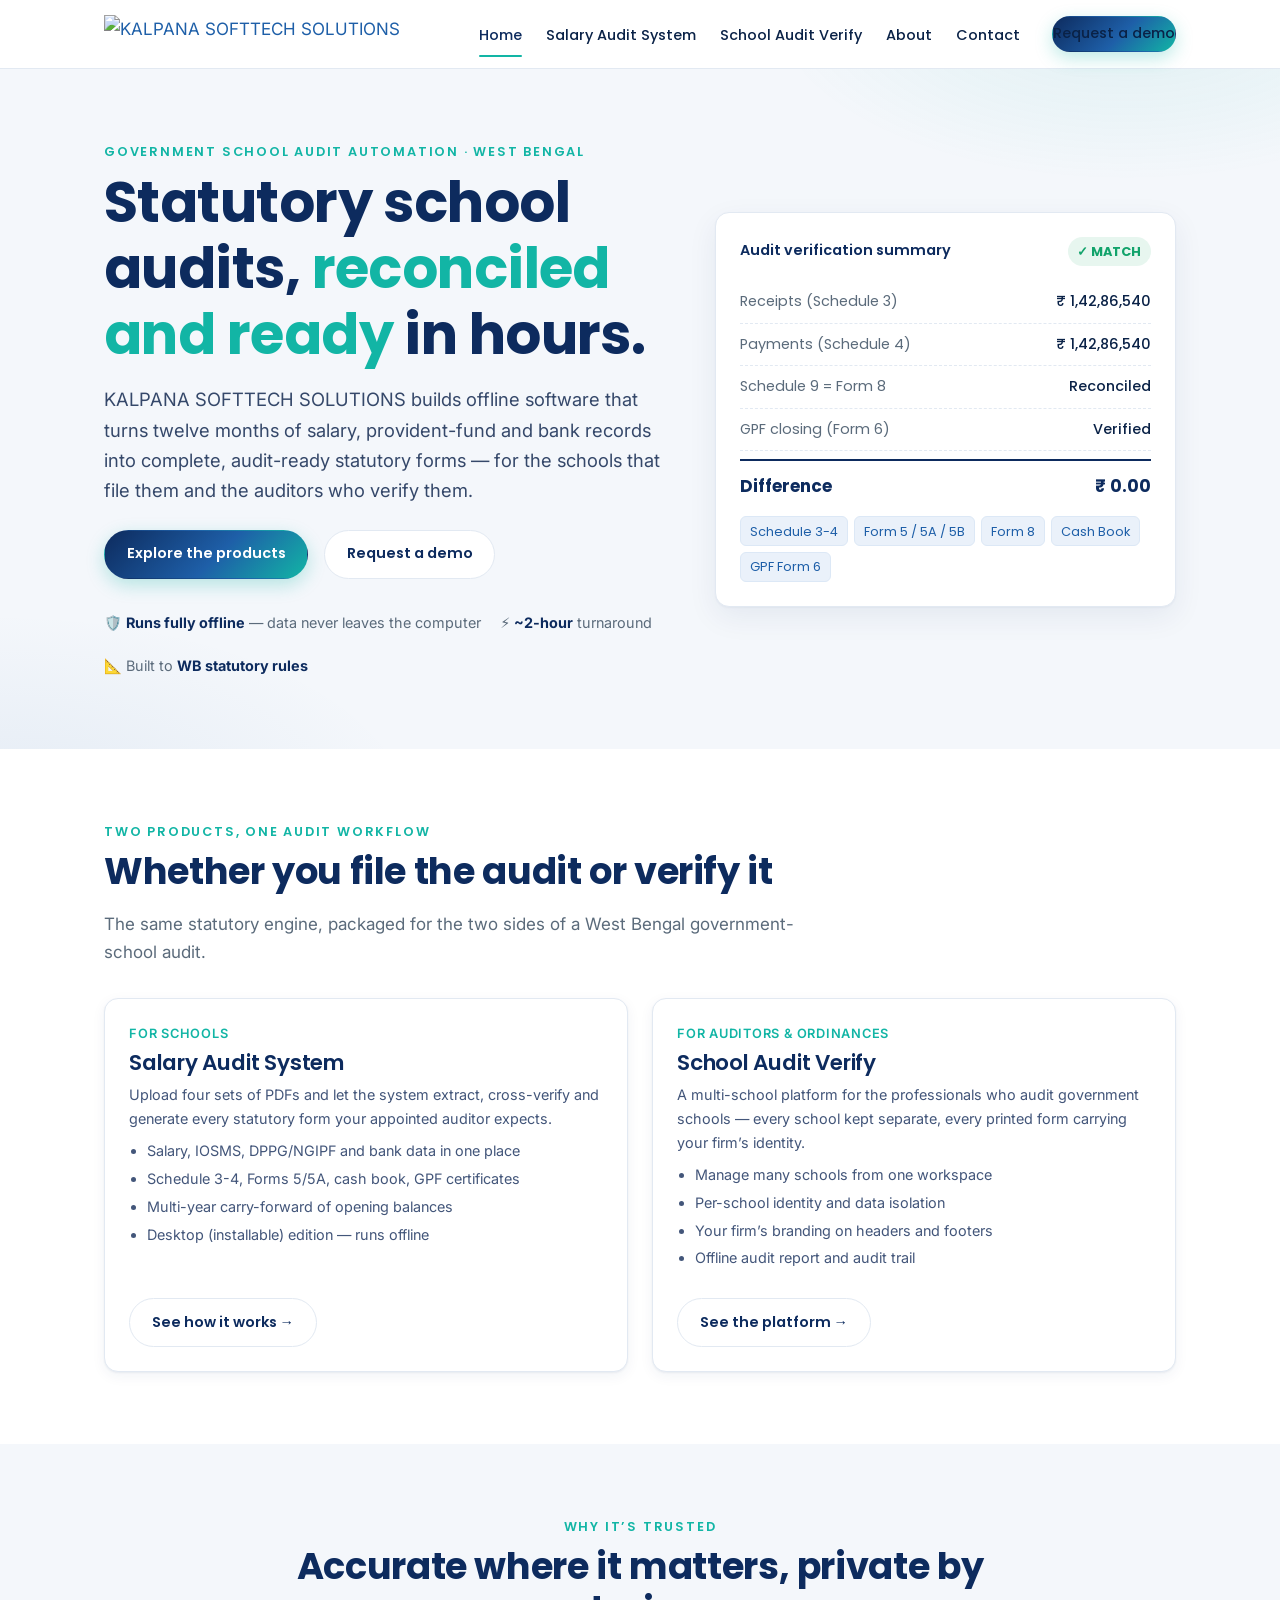
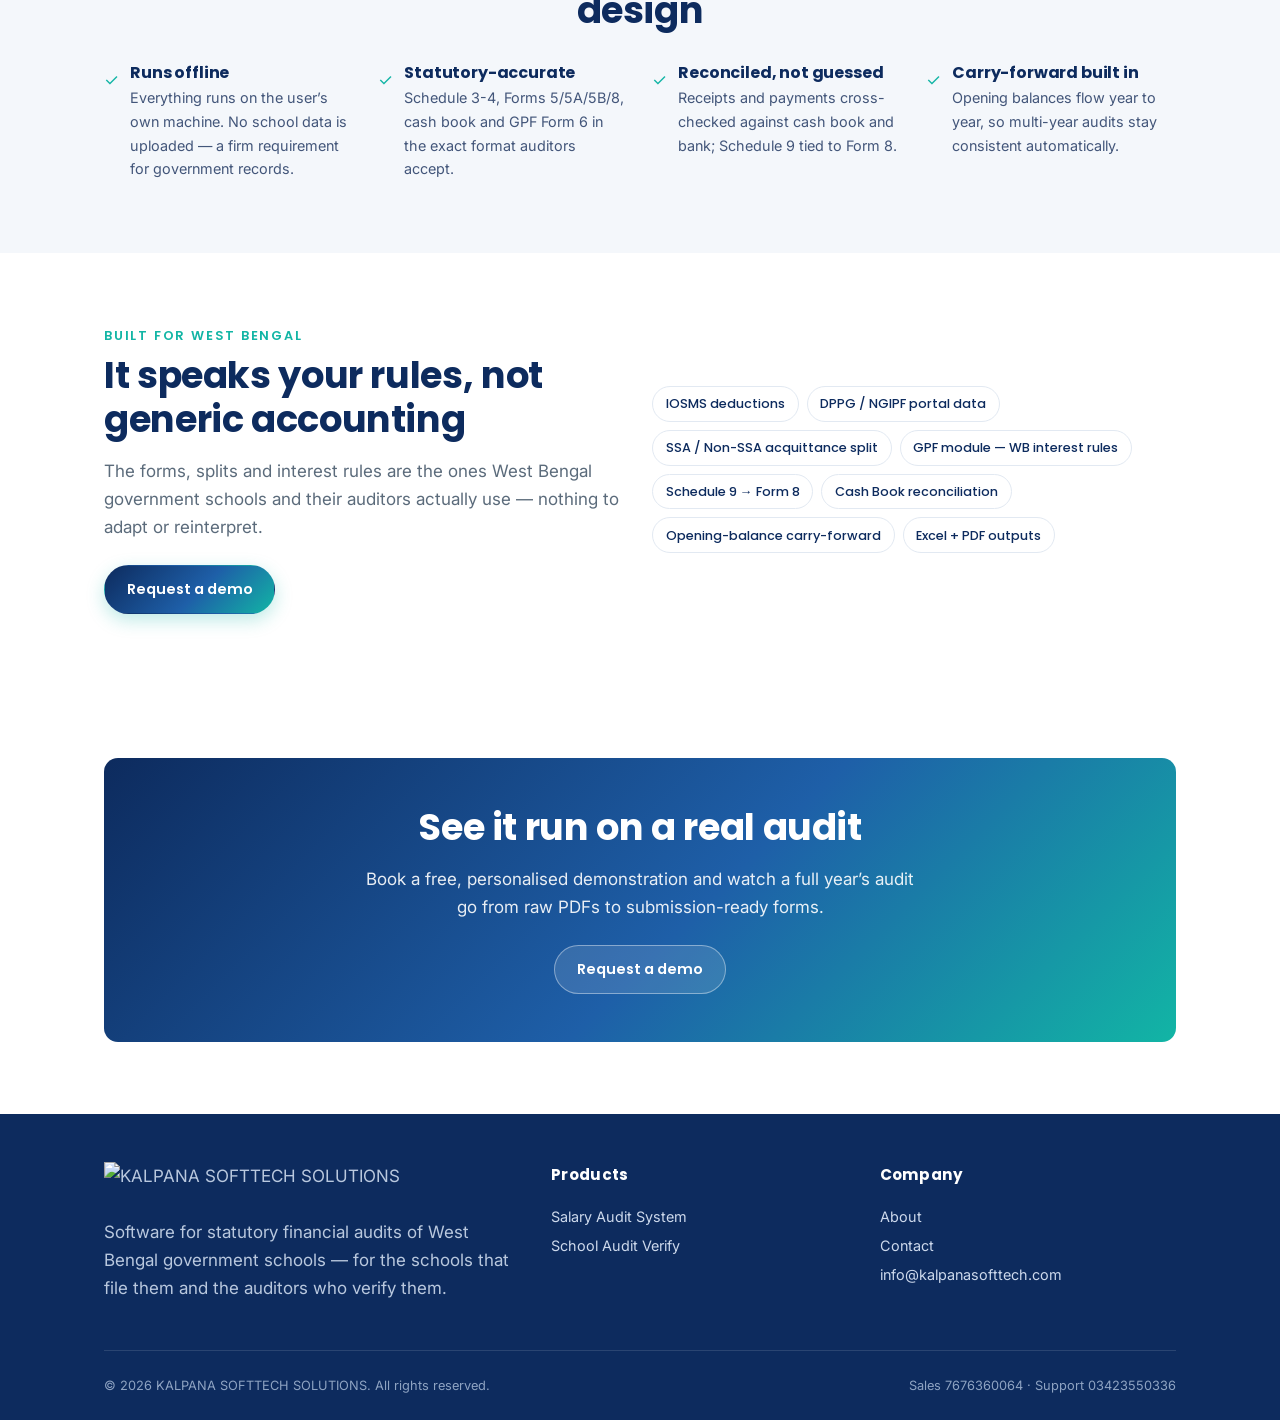
==== index.html @ bd71842a "UPLOAD ALL FILE AND FOLDERS" ====
<!DOCTYPE html>
<html lang="en">
<head>
<meta charset="UTF-8">
<meta name="viewport" content="width=device-width, initial-scale=1.0">
<title>KALPANA SOFTTECH SOLUTIONS — School audit automation for West Bengal</title>
<meta name="description" content="Software that automates statutory financial audits for West Bengal government schools and the auditors who verify them. Runs offline; audit-ready forms in hours.">
<link rel="icon" href="assets/favicon.svg" type="image/svg+xml">
<link rel="alternate icon" href="assets/favicon-32.png">
<link rel="apple-touch-icon" href="assets/kalpana-icon-512.png">
<link rel="preconnect" href="https://fonts.googleapis.com">
<link rel="preconnect" href="https://fonts.gstatic.com" crossorigin>
<link href="https://fonts.googleapis.com/css2?family=Poppins:wght@400;500;600;700&family=Inter:wght@400;500;600&display=swap" rel="stylesheet">
<link rel="stylesheet" href="styles.css">
</head>
<body>

<header class="site-header">
  <div class="wrap nav">
    <a class="brand" href="index.html" aria-label="KALPANA SOFTTECH SOLUTIONS home">
      <img src="assets/kalpana-logo.svg" alt="KALPANA SOFTTECH SOLUTIONS">
    </a>
    <button class="nav-toggle" aria-label="Menu" aria-expanded="false" aria-controls="nav">
      <span></span><span></span><span></span>
    </button>
    <ul class="nav-links" id="nav">
      <li><a href="index.html" class="active">Home</a></li>
      <li><a href="salary-audit-system.html">Salary Audit System</a></li>
      <li><a href="school-audit-verify.html">School Audit Verify</a></li>
      <li><a href="about.html">About</a></li>
      <li><a href="contact.html">Contact</a></li>
      <li class="nav-cta"><a class="btn btn-primary" href="contact.html">Request a demo</a></li>
    </ul>
  </div>
</header>

<main>

  <!-- HERO -->
  <section class="hero">
    <div class="wrap">
      <div class="hero-grid">
        <div>
          <p class="eyebrow">Government school audit automation · West Bengal</p>
          <h1>Statutory school audits, <span class="hl">reconciled and ready</span> in hours.</h1>
          <p class="lead">KALPANA SOFTTECH SOLUTIONS builds offline software that turns twelve months of salary, provident-fund and bank records into complete, audit-ready statutory forms — for the schools that file them and the auditors who verify them.</p>
          <div class="hero-cta">
            <a class="btn btn-primary" href="#products">Explore the products</a>
            <a class="btn btn-outline" href="contact.html">Request a demo</a>
          </div>
          <div class="hero-trust">
            <span>🛡️ <b>Runs fully offline</b> — data never leaves the computer</span>
            <span>⚡ <b>~2-hour</b> turnaround</span>
            <span>📐 Built to <b>WB statutory rules</b></span>
          </div>
        </div>

        <!-- Signature element: reconciliation / verification card -->
        <div class="verify-card" aria-hidden="true">
          <div class="vc-head">
            <span class="vc-title">Audit verification summary</span>
            <span class="vc-match">✓ MATCH</span>
          </div>
          <div class="vc-row"><span class="vc-k">Receipts (Schedule 3)</span><span class="vc-v">₹ 1,42,86,540</span></div>
          <div class="vc-row"><span class="vc-k">Payments (Schedule 4)</span><span class="vc-v">₹ 1,42,86,540</span></div>
          <div class="vc-row"><span class="vc-k">Schedule 9 = Form 8</span><span class="vc-v">Reconciled</span></div>
          <div class="vc-row"><span class="vc-k">GPF closing (Form 6)</span><span class="vc-v">Verified</span></div>
          <div class="vc-total"><span>Difference</span><span>₹ 0.00</span></div>
          <div class="vc-forms">
            <span class="vc-chip">Schedule 3-4</span>
            <span class="vc-chip">Form 5 / 5A / 5B</span>
            <span class="vc-chip">Form 8</span>
            <span class="vc-chip">Cash Book</span>
            <span class="vc-chip">GPF Form 6</span>
          </div>
        </div>
      </div>
    </div>
  </section>

  <!-- PRODUCTS -->
  <section class="section" id="products">
    <div class="wrap">
      <div class="section-head">
        <p class="eyebrow">Two products, one audit workflow</p>
        <h2>Whether you file the audit or verify it</h2>
        <p class="muted">The same statutory engine, packaged for the two sides of a West Bengal government-school audit.</p>
      </div>
      <div class="grid grid-2">
        <div class="card hover product-card reveal">
          <span class="pc-tag">For schools</span>
          <h3>Salary Audit System</h3>
          <p>Upload four sets of PDFs and let the system extract, cross-verify and generate every statutory form your appointed auditor expects.</p>
          <ul>
            <li>Salary, IOSMS, DPPG/NGIPF and bank data in one place</li>
            <li>Schedule 3-4, Forms 5/5A, cash book, GPF certificates</li>
            <li>Multi-year carry-forward of opening balances</li>
            <li>Desktop (installable) edition — runs offline</li>
          </ul>
          <div class="pc-foot"><a class="btn btn-outline" href="salary-audit-system.html">See how it works →</a></div>
        </div>

        <div class="card hover product-card reveal">
          <span class="pc-tag">For auditors &amp; ordinances</span>
          <h3>School Audit Verify</h3>
          <p>A multi-school platform for the professionals who audit government schools — every school kept separate, every printed form carrying your firm’s identity.</p>
          <ul>
            <li>Manage many schools from one workspace</li>
            <li>Per-school identity and data isolation</li>
            <li>Your firm’s branding on headers and footers</li>
            <li>Offline audit report and audit trail</li>
          </ul>
          <div class="pc-foot"><a class="btn btn-outline" href="school-audit-verify.html">See the platform →</a></div>
        </div>
      </div>
    </div>
  </section>

  <!-- WHY / TRUST -->
  <section class="section section-tint">
    <div class="wrap">
      <div class="section-head center">
        <p class="eyebrow">Why it’s trusted</p>
        <h2>Accurate where it matters, private by design</h2>
      </div>
      <div class="grid grid-4">
        <div class="feat reveal"><span class="fk">✓</span><div><h4>Runs offline</h4><p>Everything runs on the user’s own machine. No school data is uploaded — a firm requirement for government records.</p></div></div>
        <div class="feat reveal"><span class="fk">✓</span><div><h4>Statutory-accurate</h4><p>Schedule 3-4, Forms 5/5A/5B/8, cash book and GPF Form 6 in the exact format auditors accept.</p></div></div>
        <div class="feat reveal"><span class="fk">✓</span><div><h4>Reconciled, not guessed</h4><p>Receipts and payments cross-checked against cash book and bank; Schedule 9 tied to Form 8.</p></div></div>
        <div class="feat reveal"><span class="fk">✓</span><div><h4>Carry-forward built in</h4><p>Opening balances flow year to year, so multi-year audits stay consistent automatically.</p></div></div>
      </div>
    </div>
  </section>

  <!-- WB SPECIFIC -->
  <section class="section">
    <div class="wrap">
      <div class="grid grid-2" style="align-items:center;">
        <div>
          <p class="eyebrow">Built for West Bengal</p>
          <h2>It speaks your rules, not generic accounting</h2>
          <p class="muted">The forms, splits and interest rules are the ones West Bengal government schools and their auditors actually use — nothing to adapt or reinterpret.</p>
          <div class="hero-cta">
            <a class="btn btn-primary" href="contact.html">Request a demo</a>
          </div>
        </div>
        <div class="chips">
          <span class="chip">IOSMS deductions</span>
          <span class="chip">DPPG / NGIPF portal data</span>
          <span class="chip">SSA / Non-SSA acquittance split</span>
          <span class="chip">GPF module — WB interest rules</span>
          <span class="chip">Schedule 9 → Form 8</span>
          <span class="chip">Cash Book reconciliation</span>
          <span class="chip">Opening-balance carry-forward</span>
          <span class="chip">Excel + PDF outputs</span>
        </div>
      </div>
    </div>
  </section>

  <!-- CTA -->
  <section class="section">
    <div class="wrap">
      <div class="cta-band reveal">
        <h2>See it run on a real audit</h2>
        <p>Book a free, personalised demonstration and watch a full year’s audit go from raw PDFs to submission-ready forms.</p>
        <a class="btn btn-ghost" href="contact.html">Request a demo</a>
      </div>
    </div>
  </section>

</main>

<footer class="site-footer">
  <div class="wrap">
    <div class="footer-grid">
      <div class="flogo">
        <img src="assets/kalpana-logo-dark.svg" alt="KALPANA SOFTTECH SOLUTIONS">
        <p>Software for statutory financial audits of West Bengal government schools — for the schools that file them and the auditors who verify them.</p>
      </div>
      <div>
        <h5>Products</h5>
        <ul>
          <li><a href="salary-audit-system.html">Salary Audit System</a></li>
          <li><a href="school-audit-verify.html">School Audit Verify</a></li>
        </ul>
      </div>
      <div>
        <h5>Company</h5>
        <ul>
          <li><a href="about.html">About</a></li>
          <li><a href="contact.html">Contact</a></li>
          <li><a href="mailto:info@kalpanasofttech.com">info@kalpanasofttech.com</a></li>
        </ul>
      </div>
    </div>
    <div class="footer-bottom">
      <span>© 2026 KALPANA SOFTTECH SOLUTIONS. All rights reserved.</span>
      <span>Sales 7676360064 · Support 03423550336</span>
    </div>
  </div>
</footer>

<script src="main.js"></script>
</body>
</html>
---- styles.css ----
/* ==========================================================================
   KALPANA SOFTTECH SOLUTIONS — shared styles
   Palette: deep blue #0D2B5E · mid blue #1E5FA8 · teal #12B5A5 · slate #5B6B7B
   ========================================================================== */

:root {
  --navy:   #0D2B5E;
  --blue:   #1E5FA8;
  --teal:   #12B5A5;
  --slate:  #5B6B7B;
  --ink:    #0A2247;
  --bg:     #F4F7FB;
  --card:   #FFFFFF;
  --line:   #E2E9F2;
  --white:  #FFFFFF;
  --good:   #12A36B;

  --grad: linear-gradient(135deg, var(--navy) 0%, var(--blue) 55%, var(--teal) 100%);

  --fs-hero: clamp(2.15rem, 1.3rem + 3.6vw, 3.5rem);
  --fs-h2:   clamp(1.55rem, 1.1rem + 1.9vw, 2.3rem);
  --fs-h3:   1.25rem;
  --fs-body: 1.0625rem;
  --fs-sm:   0.9rem;
  --fs-xs:   0.8rem;

  --sp-1: .5rem;  --sp-2: 1rem;  --sp-3: 1.5rem;
  --sp-4: 2rem;   --sp-5: 3rem;  --sp-6: 4.5rem;

  --radius: 14px;
  --radius-sm: 10px;
  --shadow: 0 1px 2px rgba(13,43,94,.04), 0 10px 30px rgba(13,43,94,.07);
  --shadow-sm: 0 1px 2px rgba(13,43,94,.06), 0 4px 14px rgba(13,43,94,.06);
  --maxw: 1120px;
}

* { box-sizing: border-box; }

html { scroll-behavior: smooth; }

body {
  margin: 0;
  font-family: "Inter", system-ui, -apple-system, "Segoe UI", Roboto, sans-serif;
  font-size: var(--fs-body);
  line-height: 1.65;
  color: var(--ink);
  background: var(--white);
  -webkit-font-smoothing: antialiased;
}

h1, h2, h3, h4 {
  font-family: "Poppins", system-ui, sans-serif;
  color: var(--navy);
  line-height: 1.18;
  margin: 0 0 var(--sp-2);
  letter-spacing: -0.01em;
}
h1 { font-size: var(--fs-hero); font-weight: 700; }
h2 { font-size: var(--fs-h2); font-weight: 700; }
h3 { font-size: var(--fs-h3); font-weight: 600; }

p { margin: 0 0 var(--sp-2); }
a { color: var(--blue); text-decoration: none; }
a:hover { text-decoration: underline; }
img, svg, video { max-width: 100%; display: block; }

.wrap { max-width: var(--maxw); margin: 0 auto; padding: 0 var(--sp-3); }

/* Eyebrow label — encodes section context, small caps tracked */
.eyebrow {
  font-family: "Poppins", sans-serif;
  font-size: var(--fs-xs);
  font-weight: 600;
  letter-spacing: .14em;
  text-transform: uppercase;
  color: var(--teal);
  margin: 0 0 var(--sp-1);
}

.lead { font-size: 1.15rem; color: #35486a; }
.muted { color: var(--slate); }
.center { text-align: center; }

/* ---------- Buttons ---------- */
.btn {
  display: inline-flex; align-items: center; gap: .5rem;
  font-family: "Poppins", sans-serif; font-weight: 600; font-size: var(--fs-sm);
  padding: .72rem 1.35rem; border-radius: 999px; border: 1.5px solid transparent;
  cursor: pointer; transition: transform .15s ease, box-shadow .15s ease, background .15s ease;
  text-decoration: none;
}
.btn:hover { text-decoration: none; transform: translateY(-1px); }
.btn-primary { background: var(--grad); color: #fff; box-shadow: 0 6px 18px rgba(18,181,165,.28); }
.btn-primary:hover { box-shadow: 0 10px 26px rgba(18,181,165,.36); }
.btn-outline { background: #fff; color: var(--navy); border-color: var(--line); }
.btn-outline:hover { border-color: var(--blue); color: var(--blue); }
.btn-ghost { background: rgba(255,255,255,.12); color: #fff; border-color: rgba(255,255,255,.4); }
.btn-ghost:hover { background: rgba(255,255,255,.2); }

/* ---------- Header ---------- */
.site-header {
  position: sticky; top: 0; z-index: 50;
  background: rgba(255,255,255,.9);
  backdrop-filter: saturate(180%) blur(10px);
  border-bottom: 1px solid var(--line);
}
.nav { display: flex; align-items: center; justify-content: space-between; height: 68px; }
.nav .brand img { height: 38px; width: auto; }
.nav-links { display: flex; align-items: center; gap: var(--sp-3); list-style: none; margin: 0; padding: 0; }
.nav-links a {
  font-family: "Poppins", sans-serif; font-weight: 500; font-size: var(--fs-sm);
  color: var(--ink); padding: .35rem 0; position: relative;
}
.nav-links a:hover { color: var(--blue); text-decoration: none; }
.nav-links a.active { color: var(--navy); }
.nav-links a.active::after {
  content: ""; position: absolute; left: 0; right: 0; bottom: -6px; height: 2px;
  background: var(--teal); border-radius: 2px;
}
.nav-cta { margin-left: var(--sp-1); }
.nav-toggle {
  display: none; background: none; border: 0; cursor: pointer; padding: 8px;
}
.nav-toggle span { display: block; width: 24px; height: 2px; background: var(--navy); margin: 5px 0; border-radius: 2px; transition: .25s; }

/* ---------- Sections ---------- */
.section { padding: var(--sp-6) 0; }
.section-tint { background: var(--bg); }
.section-navy { background: var(--navy); color: #dfe8f5; }
.section-navy h2, .section-navy h3 { color: #fff; }
.section-head { max-width: 720px; margin-bottom: var(--sp-4); }
.section-head.center { margin-left: auto; margin-right: auto; }

/* ---------- Hero ---------- */
.hero { position: relative; overflow: hidden; background: var(--bg); }
.hero::before {
  content: ""; position: absolute; inset: 0;
  background:
    radial-gradient(600px 300px at 88% -10%, rgba(18,181,165,.10), transparent 60%),
    radial-gradient(700px 340px at 0% 110%, rgba(30,95,168,.08), transparent 60%);
  pointer-events: none;
}
.hero-grid {
  position: relative; display: grid; grid-template-columns: 1.1fr .9fr;
  gap: var(--sp-5); align-items: center; padding: var(--sp-6) 0;
}
.hero h1 span.hl { color: var(--teal); }
.hero-cta { display: flex; flex-wrap: wrap; gap: var(--sp-2); margin-top: var(--sp-3); }
.hero-trust { display: flex; flex-wrap: wrap; gap: 1.2rem; margin-top: var(--sp-4); color: var(--slate); font-size: var(--fs-sm); }
.hero-trust b { color: var(--navy); }

/* Signature: reconciliation / verification card */
.verify-card {
  background: #fff; border: 1px solid var(--line); border-radius: var(--radius);
  box-shadow: var(--shadow); padding: var(--sp-3); font-family: "Poppins", sans-serif;
}
.verify-card .vc-head { display:flex; align-items:center; justify-content:space-between; margin-bottom: var(--sp-2); }
.verify-card .vc-title { font-weight:600; color: var(--navy); font-size: var(--fs-sm); }
.vc-match {
  display:inline-flex; align-items:center; gap:.35rem; font-size: var(--fs-xs); font-weight:700;
  color: var(--good); background: #E7F6EF; padding:.25rem .6rem; border-radius:999px;
}
.vc-row { display:flex; justify-content:space-between; align-items:center; padding:.55rem 0; border-bottom:1px dashed var(--line); font-size: var(--fs-sm); }
.vc-row:last-child { border-bottom:0; }
.vc-row .vc-k { color: var(--slate); }
.vc-row .vc-v { font-variant-numeric: tabular-nums; color: var(--ink); font-weight:500; }
.vc-total { margin-top:.5rem; padding-top:.7rem; border-top:2px solid var(--navy); display:flex; justify-content:space-between; font-weight:700; color:var(--navy); }
.vc-forms { display:flex; flex-wrap:wrap; gap:.4rem; margin-top: var(--sp-2); }
.vc-chip { font-size: var(--fs-xs); color: var(--blue); background:#EAF1FA; border:1px solid #DCE8F6; padding:.2rem .55rem; border-radius:6px; }

/* ---------- Cards / grids ---------- */
.grid { display: grid; gap: var(--sp-3); }
.grid-2 { grid-template-columns: repeat(2, 1fr); }
.grid-3 { grid-template-columns: repeat(3, 1fr); }
.grid-4 { grid-template-columns: repeat(4, 1fr); }

.card {
  background: var(--card); border: 1px solid var(--line); border-radius: var(--radius);
  padding: var(--sp-3); box-shadow: var(--shadow-sm);
  transition: transform .18s ease, box-shadow .18s ease, border-color .18s ease;
}
.card.hover:hover { transform: translateY(-3px); box-shadow: var(--shadow); border-color: #cfe0f2; }
.card .ico {
  width: 46px; height: 46px; border-radius: 11px; display: grid; place-items: center;
  background: #EAF1FA; color: var(--blue); margin-bottom: var(--sp-2); font-size: 1.4rem;
}
.card.tick .ico { background: #E7F1EE; color: var(--teal); }
.card h3 { margin-bottom: .4rem; }
.card p { color: #43567a; font-size: var(--fs-sm); margin: 0; }

/* Product entry card (home) */
.product-card { display: flex; flex-direction: column; }
.product-card .pc-tag { font-size: var(--fs-xs); font-weight:600; letter-spacing:.06em; text-transform:uppercase; color: var(--teal); }
.product-card h3 { font-size: 1.35rem; margin:.35rem 0 .5rem; }
.product-card ul { margin:.3rem 0 var(--sp-3); padding-left: 1.1rem; color:#43567a; font-size: var(--fs-sm); }
.product-card ul li { margin:.25rem 0; }
.product-card .pc-foot { margin-top: auto; }

/* Numbered step */
.step { position: relative; }
.step .num {
  font-family:"Poppins",sans-serif; font-weight:700; font-size:.85rem; color:#fff;
  background: var(--grad); width:30px; height:30px; border-radius:8px; display:grid; place-items:center; margin-bottom:.7rem;
}

/* Feature list check */
.feat { display:flex; gap:.7rem; align-items:flex-start; }
.feat .fk { color: var(--teal); flex: 0 0 auto; margin-top:.15rem; }
.feat h4 { font-family:"Poppins",sans-serif; font-size:1rem; color:var(--navy); margin:0 0 .2rem; }
.feat p { font-size: var(--fs-sm); color:#43567a; margin:0; }

/* Output / sample list */
.samples { display:grid; gap: var(--sp-2); }
.sample {
  display:flex; align-items:center; gap: var(--sp-2); background:#fff; border:1px solid var(--line);
  border-radius: var(--radius-sm); padding: var(--sp-2) var(--sp-3);
}
.sample .si { font-size:1.4rem; }
.sample .sm { flex:1; }
.sample .sm b { display:block; color:var(--navy); font-family:"Poppins",sans-serif; font-size:.98rem; }
.sample .sm span { font-size: var(--fs-sm); color: var(--slate); }

/* Chips row */
.chips { display:flex; flex-wrap:wrap; gap:.5rem; }
.chip {
  font-family:"Poppins",sans-serif; font-size: var(--fs-xs); font-weight:500;
  color: var(--navy); background:#fff; border:1px solid var(--line);
  padding:.4rem .8rem; border-radius:999px;
}

/* Video frame */
.video-frame {
  border-radius: var(--radius); overflow:hidden; border:1px solid var(--line);
  box-shadow: var(--shadow); background:#000;
}
.video-frame video { width:100%; display:block; }
.video-placeholder {
  aspect-ratio: 16/9; display:grid; place-items:center; text-align:center;
  background: var(--grad); color:#fff; padding: var(--sp-4);
}
.video-placeholder .vp-play {
  width:66px; height:66px; border-radius:50%; background:rgba(255,255,255,.16);
  border:2px solid rgba(255,255,255,.6); display:grid; place-items:center; margin:0 auto var(--sp-2);
  font-size:1.5rem;
}

/* CTA band */
.cta-band { background: var(--grad); color:#fff; border-radius: var(--radius); padding: var(--sp-5); text-align:center; }
.cta-band h2 { color:#fff; }
.cta-band p { color: rgba(255,255,255,.9); max-width:560px; margin:0 auto var(--sp-3); }

/* Contact */
.office { display:flex; gap: var(--sp-2); align-items:flex-start; }
.office .oi { font-size:1.4rem; }
.office h4 { font-family:"Poppins",sans-serif; margin:0 0 .25rem; color:var(--navy); }
.office p { margin:0; font-size: var(--fs-sm); color:#43567a; }
.field { margin-bottom: var(--sp-2); }
.field label { display:block; font-family:"Poppins",sans-serif; font-size: var(--fs-sm); font-weight:500; color:var(--navy); margin-bottom:.3rem; }
.field input, .field textarea {
  width:100%; padding:.7rem .85rem; border:1px solid var(--line); border-radius: var(--radius-sm);
  font: inherit; color: var(--ink); background:#fff;
}
.field input:focus, .field textarea:focus { outline:2px solid var(--blue); outline-offset:1px; border-color:var(--blue); }

/* ---------- Footer ---------- */
.site-footer { background: var(--navy); color:#b9c8de; padding: var(--sp-5) 0 var(--sp-3); }
.site-footer a { color:#cdd9ec; }
.footer-grid { display:grid; grid-template-columns: 1.4fr 1fr 1fr; gap: var(--sp-4); }
.site-footer .flogo img { height:40px; margin-bottom: var(--sp-2); }
.site-footer h5 { font-family:"Poppins",sans-serif; color:#fff; font-size:.95rem; margin:0 0 var(--sp-2); letter-spacing:.02em; }
.site-footer ul { list-style:none; margin:0; padding:0; font-size: var(--fs-sm); line-height:2; }
.footer-bottom { border-top:1px solid rgba(255,255,255,.12); margin-top: var(--sp-4); padding-top: var(--sp-3); font-size: var(--fs-xs); color:#8ea3c2; display:flex; justify-content:space-between; flex-wrap:wrap; gap:.5rem; }

/* ---------- Utilities ---------- */
.mt-0{margin-top:0}.mb-0{margin-bottom:0}
.stack-sm > * + * { margin-top: var(--sp-2); }

/* Reveal on scroll — only hidden when JS is active, so no-JS users still see everything */
.reveal { transition: opacity .6s ease, transform .6s ease; }
.js .reveal { opacity:0; transform: translateY(14px); }
.reveal.in { opacity:1; transform:none; }

/* ---------- Responsive ---------- */
@media (max-width: 900px) {
  .grid-4 { grid-template-columns: repeat(2, 1fr); }
  .grid-3 { grid-template-columns: repeat(2, 1fr); }
  .hero-grid { grid-template-columns: 1fr; gap: var(--sp-4); }
  .footer-grid { grid-template-columns: 1fr 1fr; }
}
@media (max-width: 640px) {
  .nav-links {
    position: fixed; inset: 68px 0 auto 0; flex-direction: column; align-items: flex-start;
    background:#fff; border-bottom:1px solid var(--line); padding: var(--sp-3);
    gap: var(--sp-2); transform: translateY(-120%); transition: transform .28s ease; box-shadow: var(--shadow);
  }
  .nav-links.open { transform: translateY(0); }
  .nav-links .nav-cta { margin:0; }
  .nav-toggle { display:block; }
  .grid-2, .grid-3, .grid-4 { grid-template-columns: 1fr; }
  .footer-grid { grid-template-columns: 1fr; }
  .section { padding: var(--sp-5) 0; }
}

@media (prefers-reduced-motion: reduce) {
  * { scroll-behavior: auto !important; }
  .reveal, .js .reveal { transition: none; opacity:1; transform:none; }
  .btn:hover, .card.hover:hover { transform: none; }
}

:focus-visible { outline: 2px solid var(--blue); outline-offset: 2px; border-radius: 4px; }
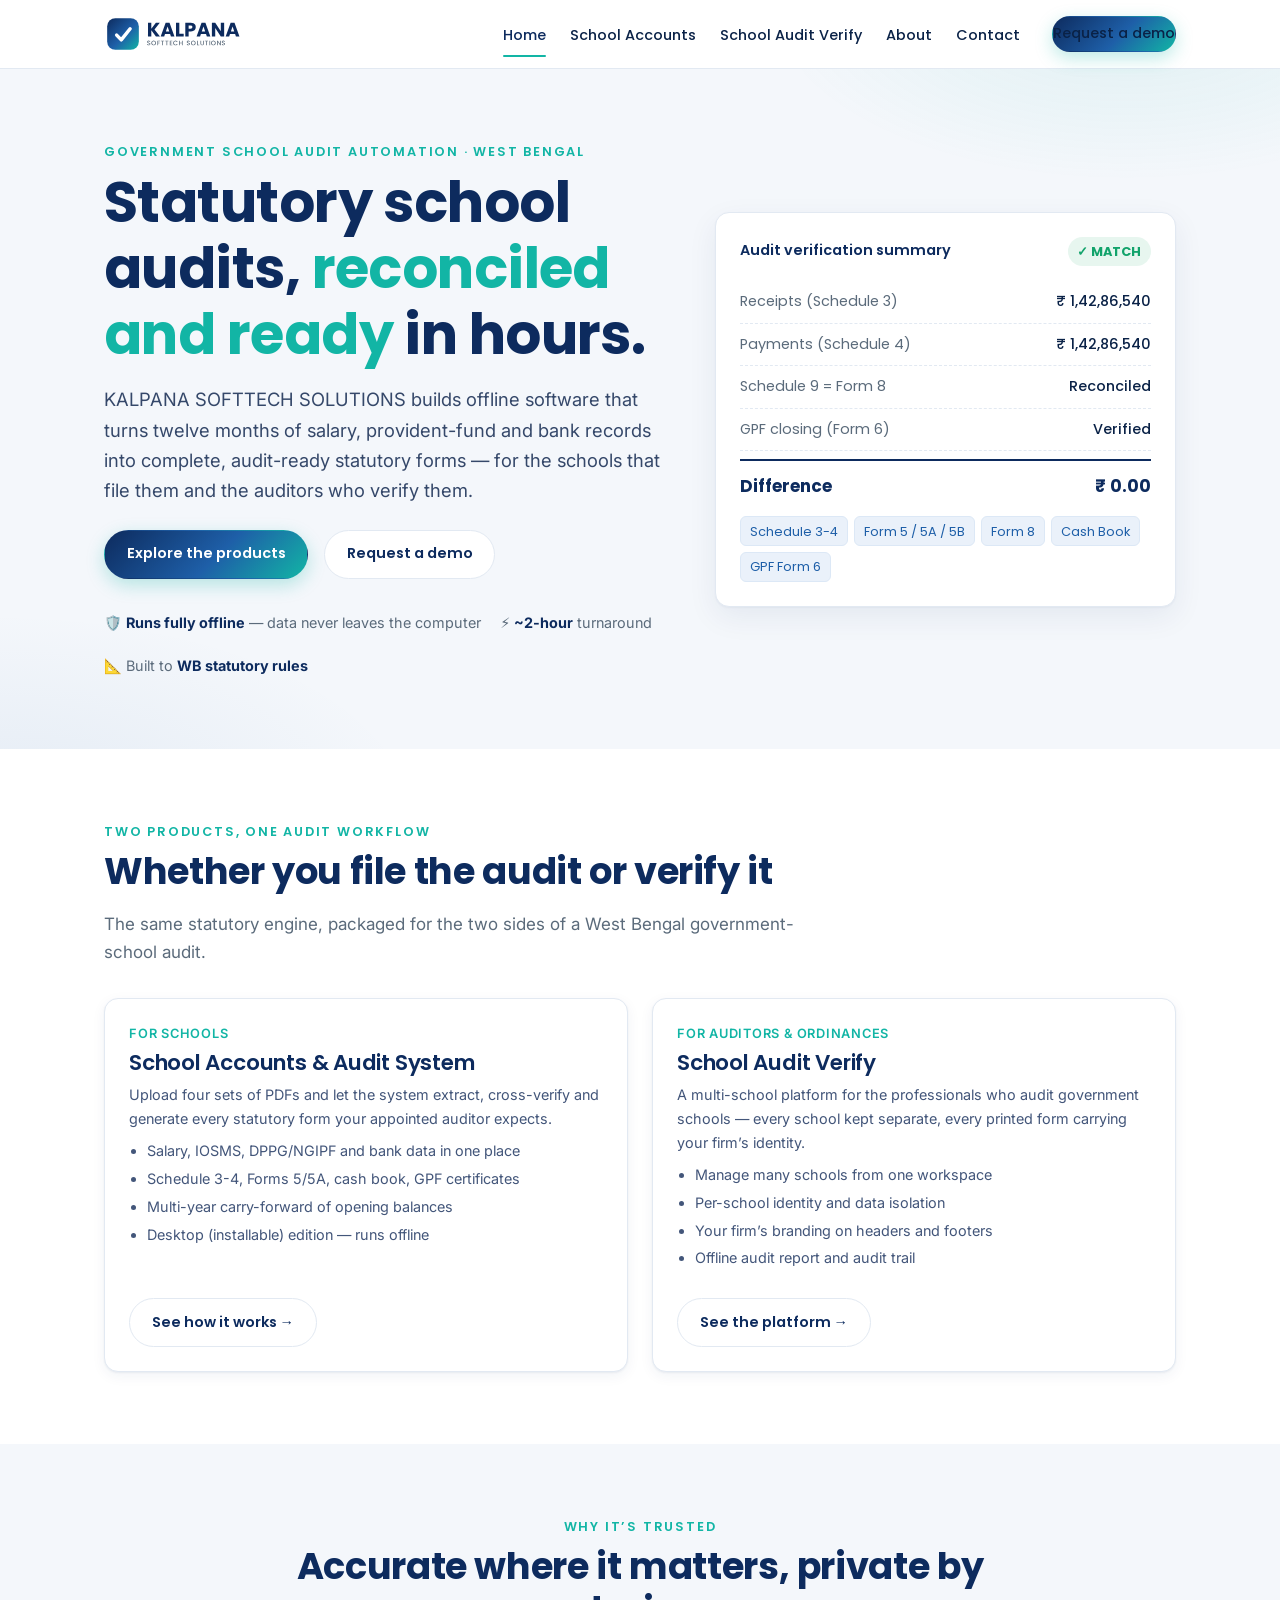
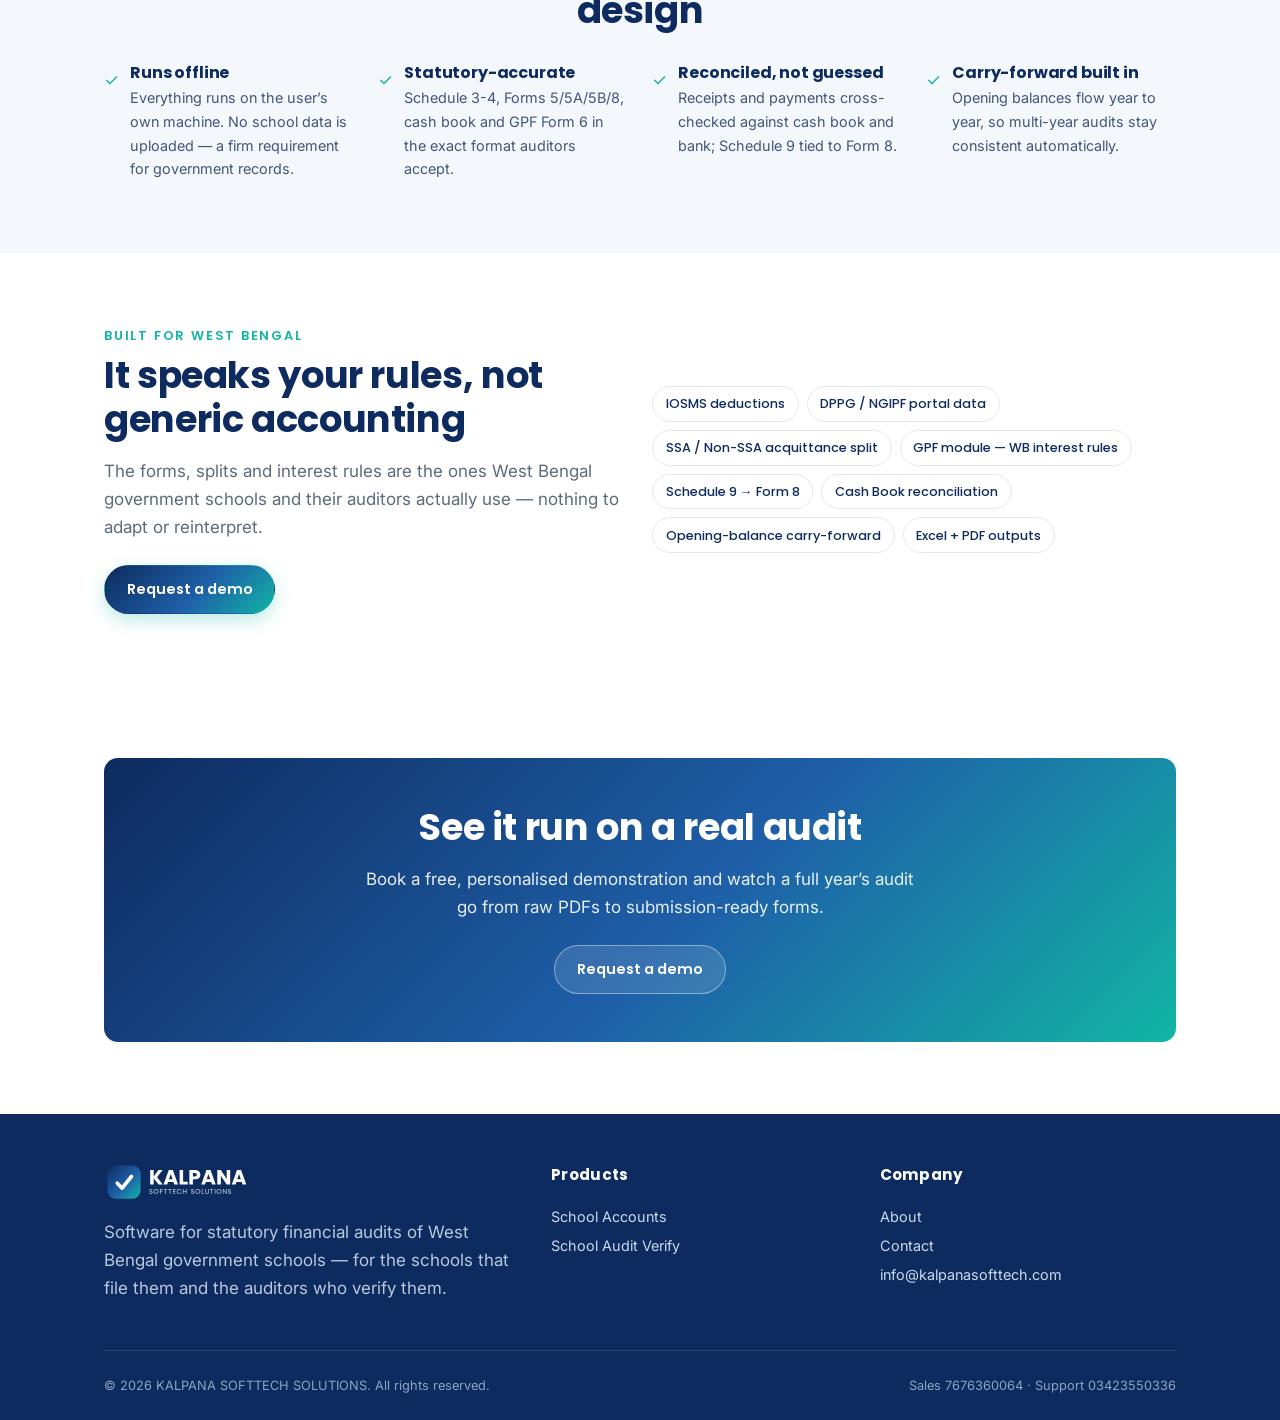
==== commit bd71b582: "Add review all files" ====
--- a/index.html
+++ b/index.html
@@ -25,7 +25,7 @@
     </button>
     <ul class="nav-links" id="nav">
       <li><a href="index.html" class="active">Home</a></li>
-      <li><a href="salary-audit-system.html">Salary Audit System</a></li>
+      <li><a href="school-accounts-audit-system.html">School Accounts</a></li>
       <li><a href="school-audit-verify.html">School Audit Verify</a></li>
       <li><a href="about.html">About</a></li>
       <li><a href="contact.html">Contact</a></li>
@@ -89,7 +89,7 @@
       <div class="grid grid-2">
         <div class="card hover product-card reveal">
           <span class="pc-tag">For schools</span>
-          <h3>Salary Audit System</h3>
+          <h3>School Accounts &amp; Audit System</h3>
           <p>Upload four sets of PDFs and let the system extract, cross-verify and generate every statutory form your appointed auditor expects.</p>
           <ul>
             <li>Salary, IOSMS, DPPG/NGIPF and bank data in one place</li>
@@ -97,7 +97,7 @@
             <li>Multi-year carry-forward of opening balances</li>
             <li>Desktop (installable) edition — runs offline</li>
           </ul>
-          <div class="pc-foot"><a class="btn btn-outline" href="salary-audit-system.html">See how it works →</a></div>
+          <div class="pc-foot"><a class="btn btn-outline" href="school-accounts-audit-system.html">See how it works →</a></div>
         </div>
 
         <div class="card hover product-card reveal">
@@ -181,7 +181,7 @@
       <div>
         <h5>Products</h5>
         <ul>
-          <li><a href="salary-audit-system.html">Salary Audit System</a></li>
+          <li><a href="school-accounts-audit-system.html">School Accounts</a></li>
           <li><a href="school-audit-verify.html">School Audit Verify</a></li>
         </ul>
       </div>
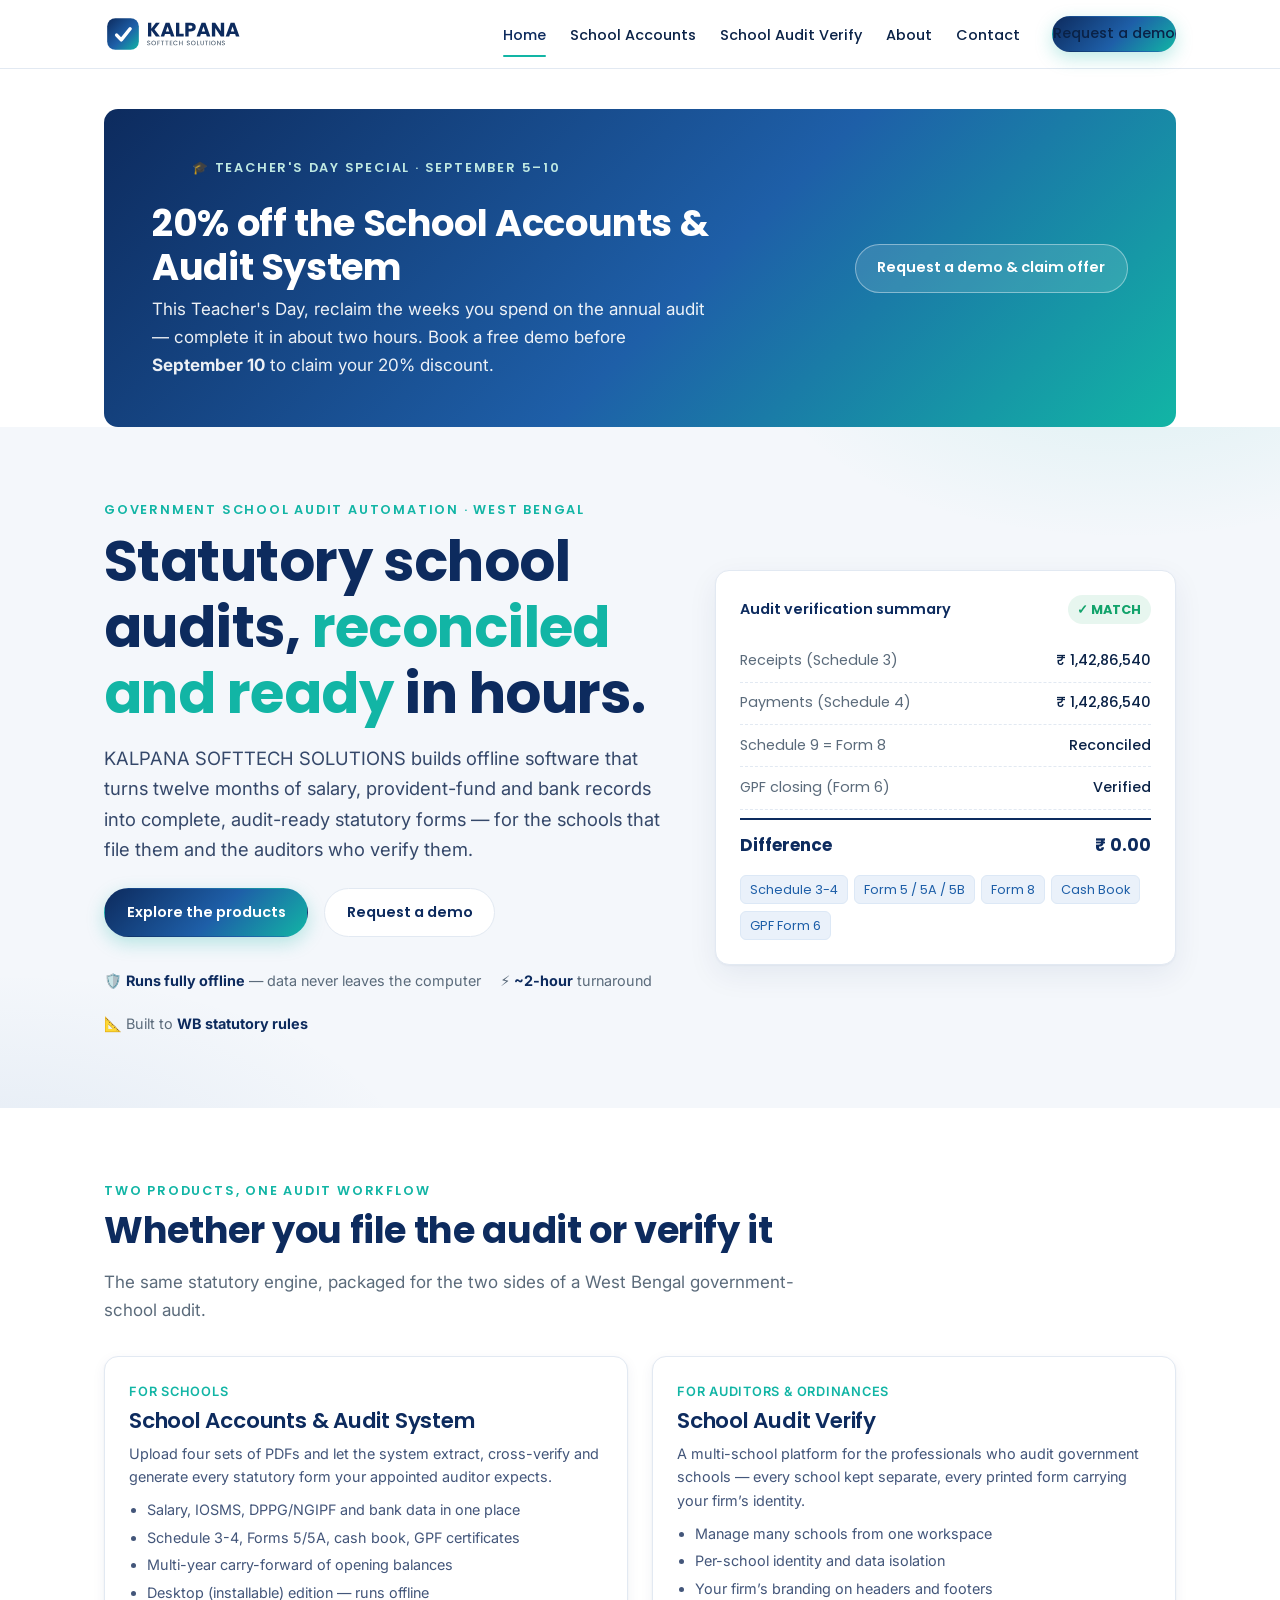
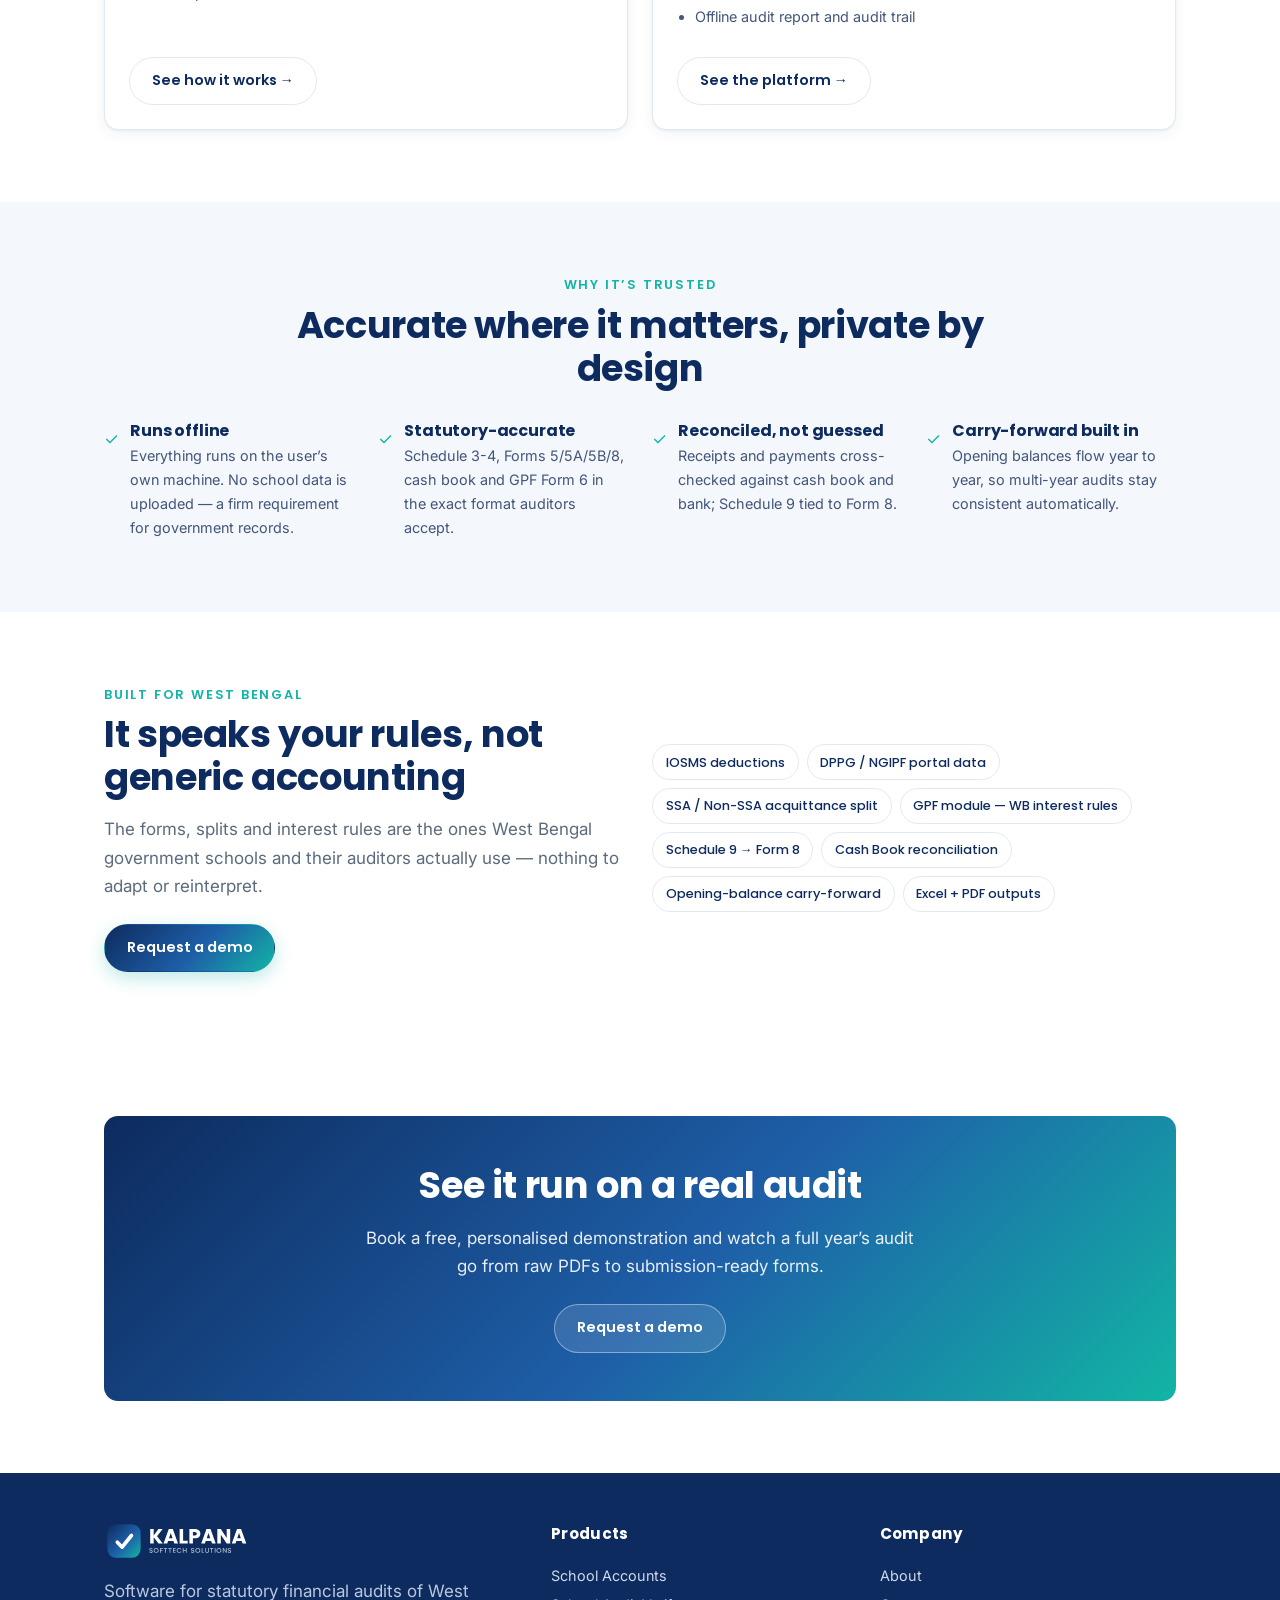
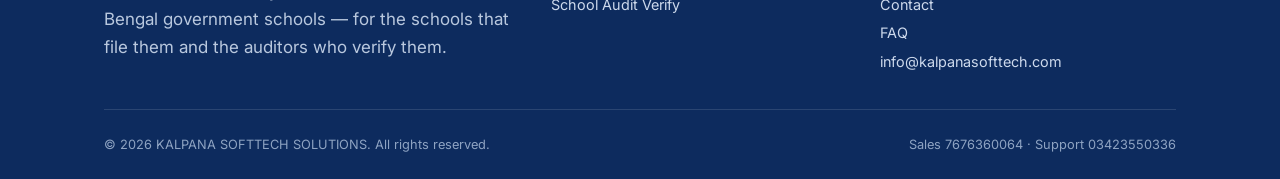
==== commit 73f80410: "Add files for revised" ====
--- a/index.html
+++ b/index.html
@@ -36,6 +36,21 @@
 
 <main>
 
+  <!-- TEACHER'S DAY OFFER (remove after Sep 10, 2026) -->
+  <section class="section" style="padding-top:2.5rem;padding-bottom:0;">
+    <div class="wrap">
+      <div class="cta-band reveal" style="text-align:left;display:flex;flex-wrap:wrap;align-items:center;justify-content:space-between;gap:1.2rem;">
+        <div style="max-width:640px;">
+          <p class="eyebrow" style="color:#BFE9E2;">🎓 Teacher's Day Special · September 5–10</p>
+          <h2 style="margin-bottom:.4rem;">20% off the School Accounts &amp; Audit System</h2>
+          <p style="margin:0;color:rgba(255,255,255,.92);">This Teacher's Day, reclaim the weeks you spend on the annual audit — complete it in about two hours. Book a free demo before <b>September 10</b> to claim your 20% discount.</p>
+        </div>
+        <div><a class="btn btn-ghost" href="contact.html" style="white-space:nowrap;">Request a demo &amp; claim offer</a></div>
+      </div>
+    </div>
+  </section>
+
+
   <!-- HERO -->
   <section class="hero">
     <div class="wrap">
@@ -190,7 +205,8 @@
         <ul>
           <li><a href="about.html">About</a></li>
           <li><a href="contact.html">Contact</a></li>
-          <li><a href="mailto:info@kalpanasofttech.com">info@kalpanasofttech.com</a></li>
+          <li><a href="faq.html">FAQ</a></li>
+        <li><a href="mailto:info@kalpanasofttech.com">info@kalpanasofttech.com</a></li>
         </ul>
       </div>
     </div>
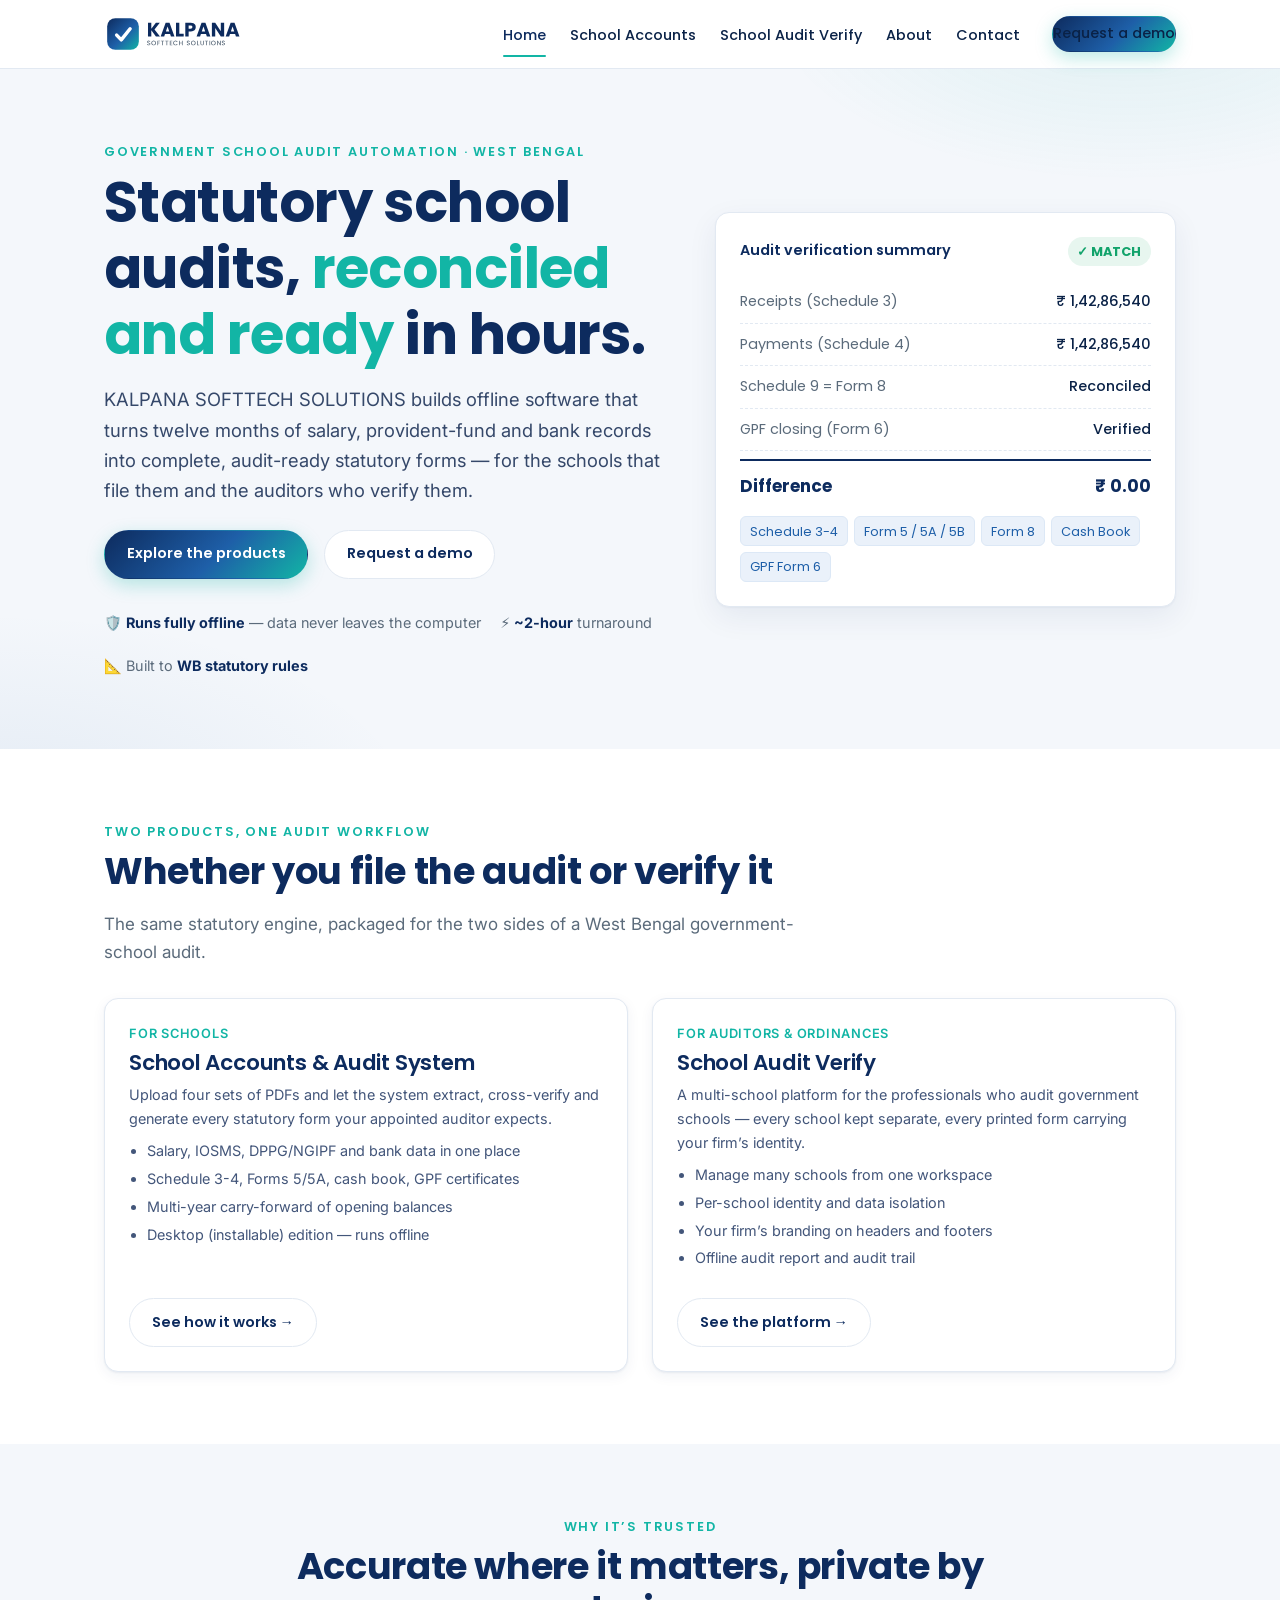
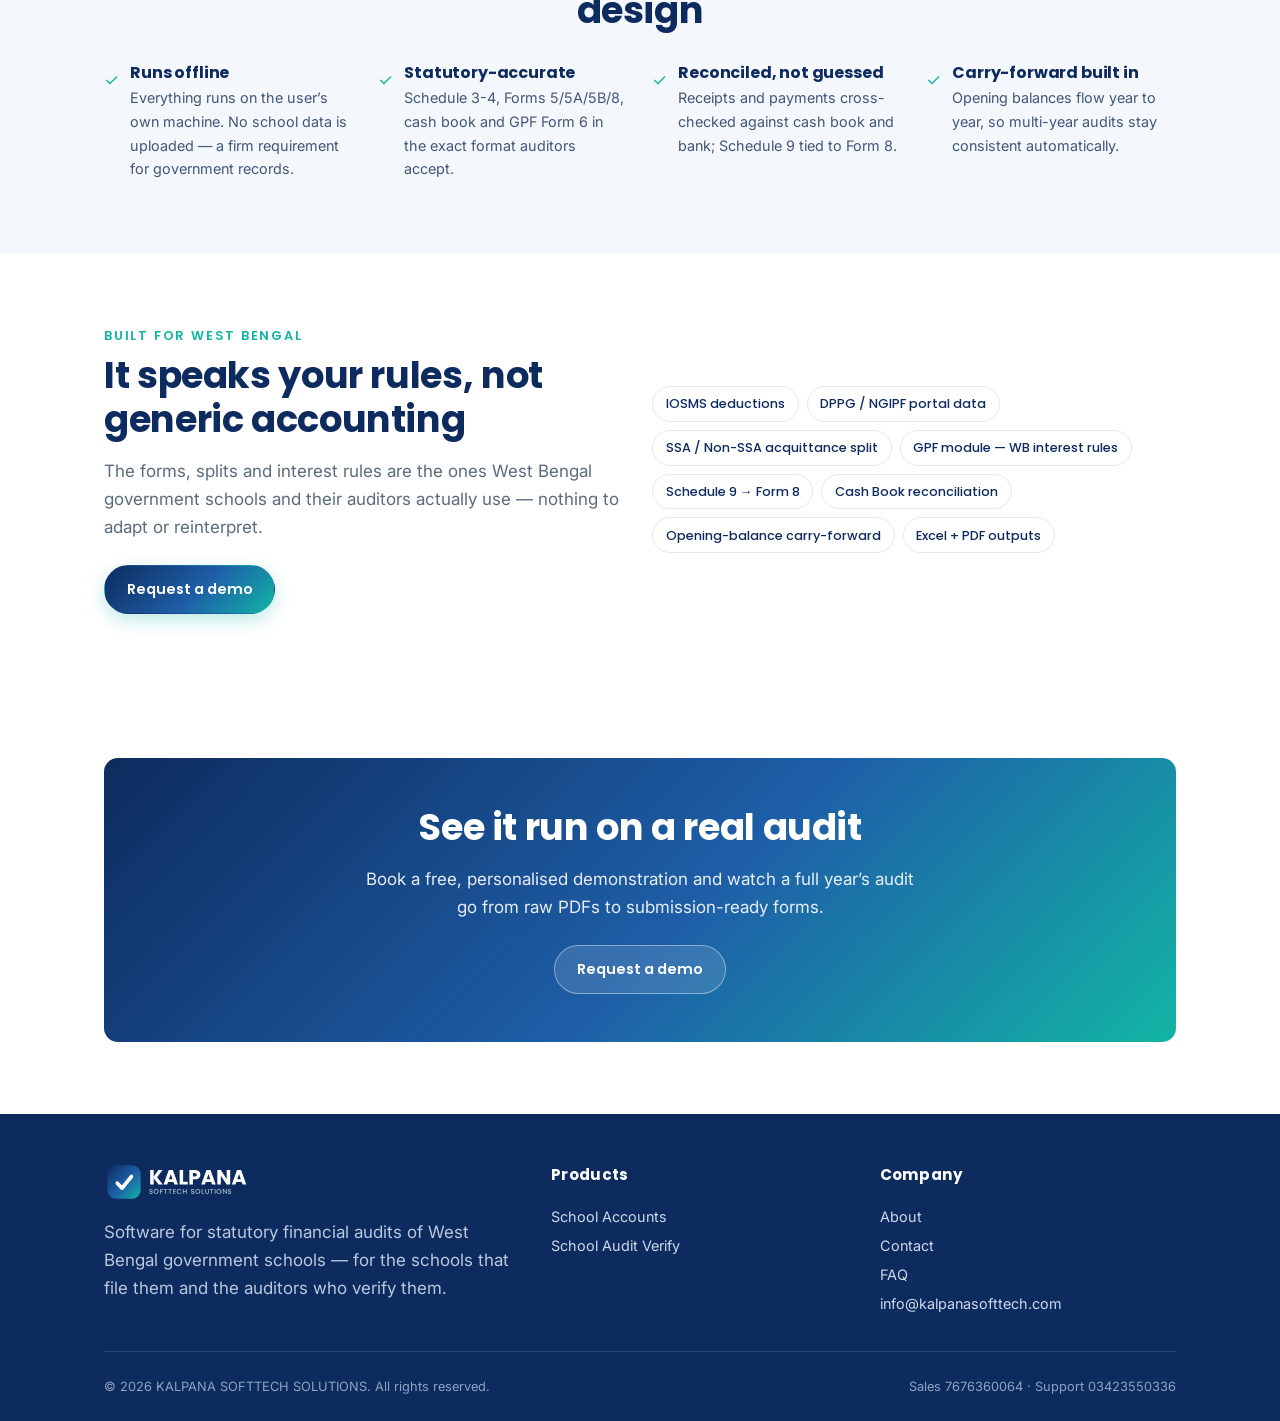
==== commit d571c218: "Add all revised files" ====
--- a/index.html
+++ b/index.html
@@ -36,21 +36,6 @@
 
 <main>
 
-  <!-- TEACHER'S DAY OFFER (remove after Sep 10, 2026) -->
-  <section class="section" style="padding-top:2.5rem;padding-bottom:0;">
-    <div class="wrap">
-      <div class="cta-band reveal" style="text-align:left;display:flex;flex-wrap:wrap;align-items:center;justify-content:space-between;gap:1.2rem;">
-        <div style="max-width:640px;">
-          <p class="eyebrow" style="color:#BFE9E2;">🎓 Teacher's Day Special · September 5–10</p>
-          <h2 style="margin-bottom:.4rem;">20% off the School Accounts &amp; Audit System</h2>
-          <p style="margin:0;color:rgba(255,255,255,.92);">This Teacher's Day, reclaim the weeks you spend on the annual audit — complete it in about two hours. Book a free demo before <b>September 10</b> to claim your 20% discount.</p>
-        </div>
-        <div><a class="btn btn-ghost" href="contact.html" style="white-space:nowrap;">Request a demo &amp; claim offer</a></div>
-      </div>
-    </div>
-  </section>
-
-
   <!-- HERO -->
   <section class="hero">
     <div class="wrap">
